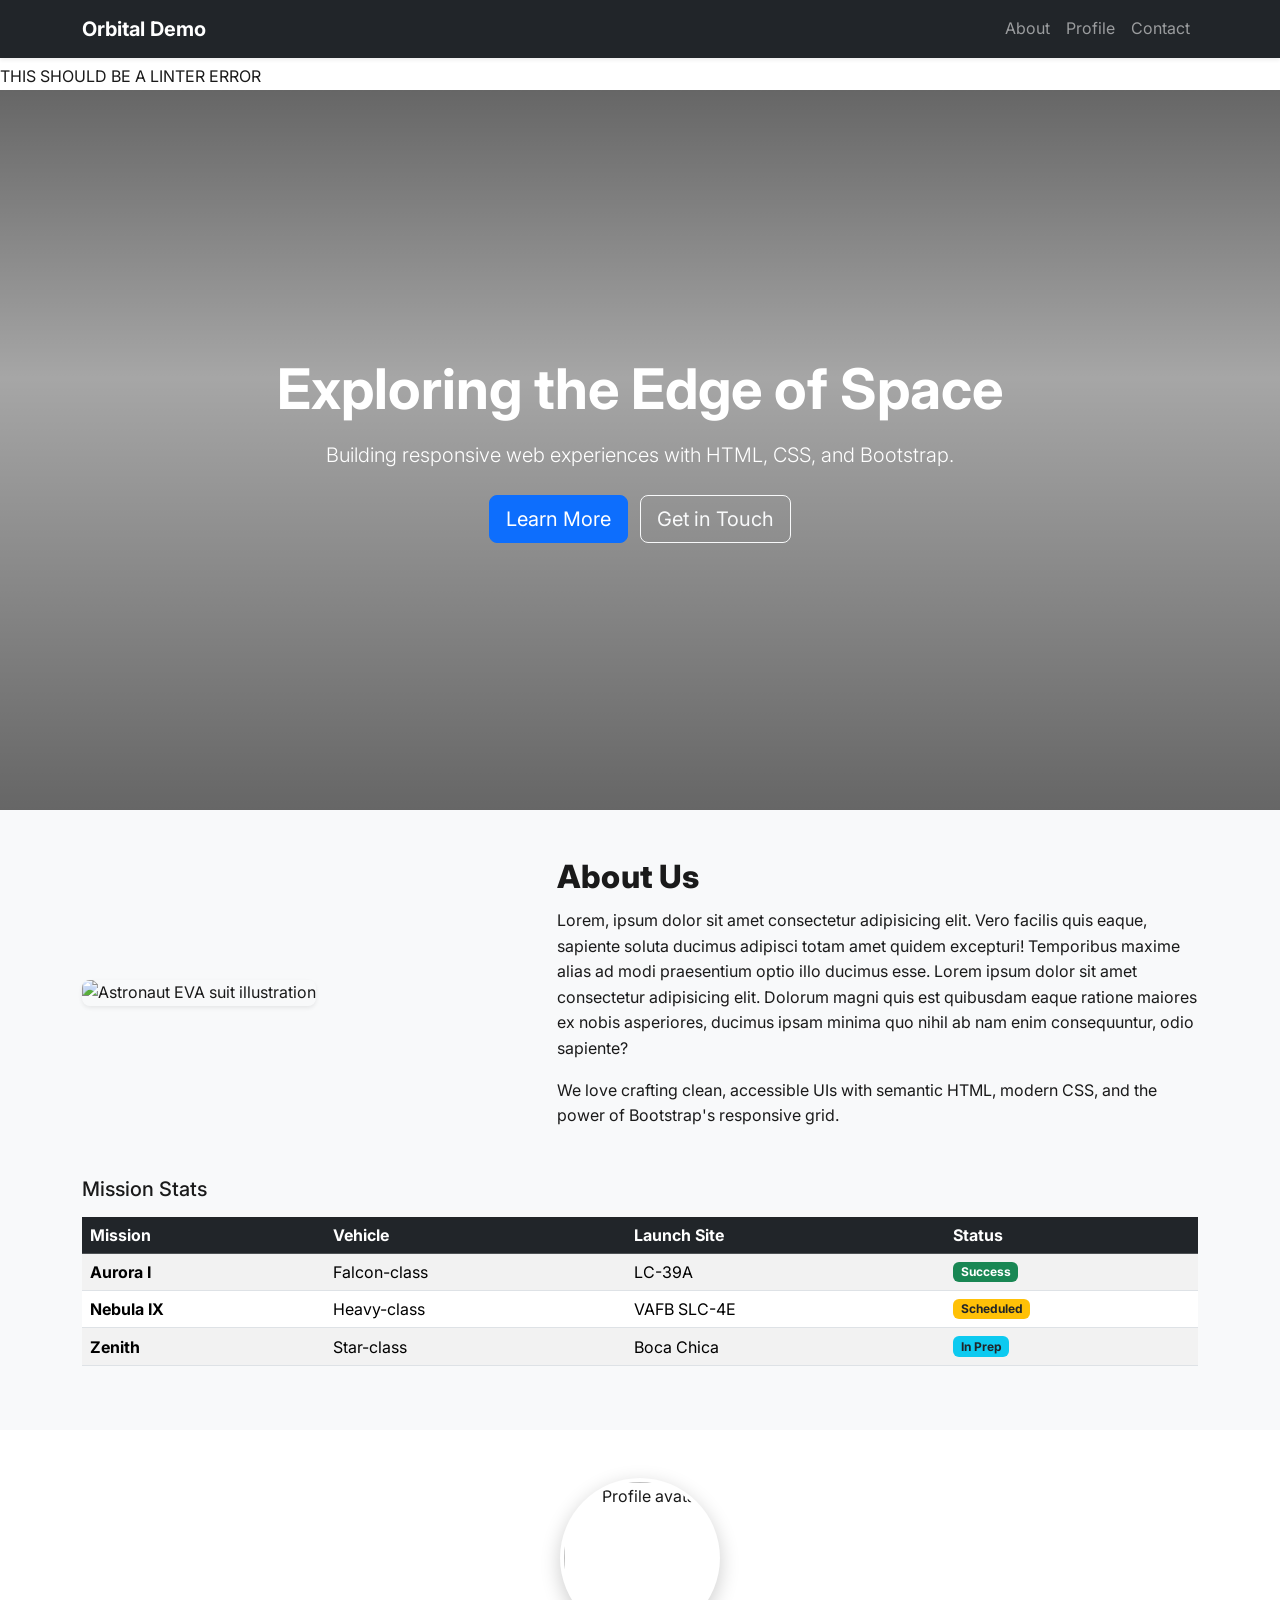
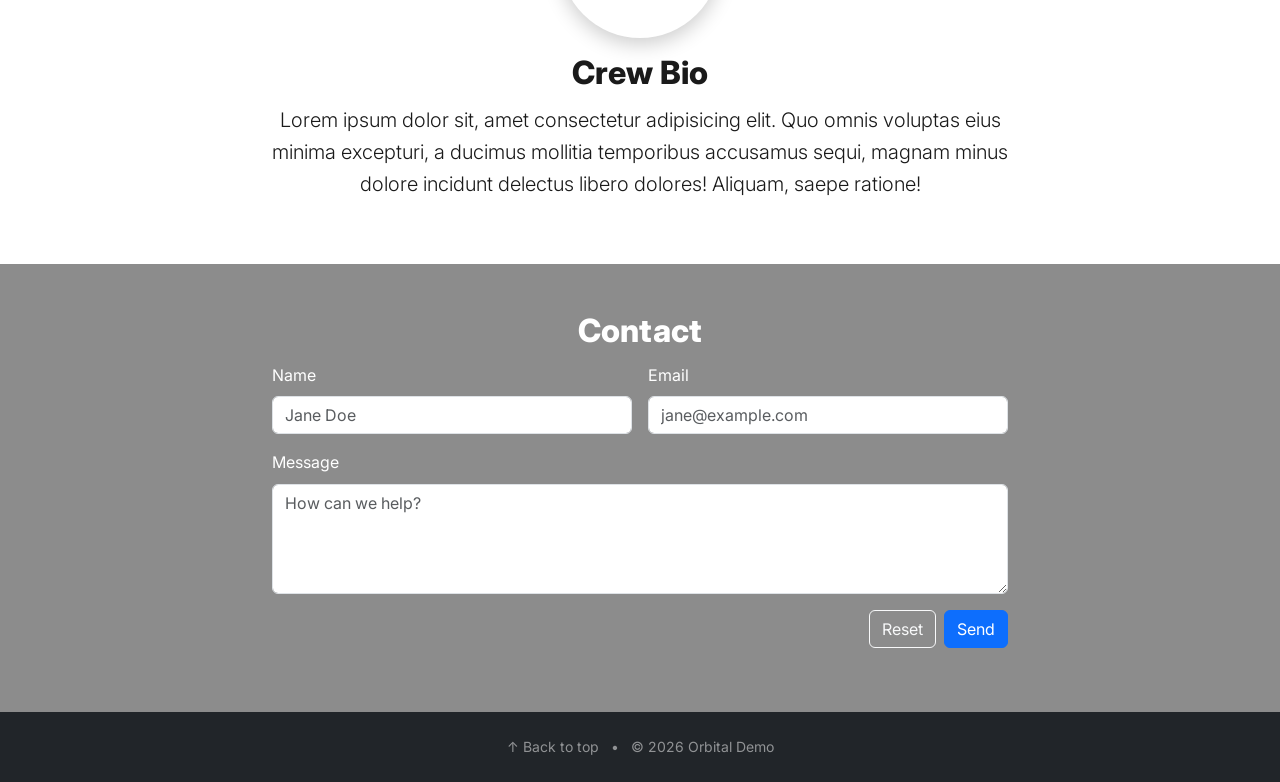
==== index.html @ 88902a67 "Checkpoint before follow-up message Co-authored-by: banjomartins <banjomartins@gmail.com>" ====
THIS SHOULD BE A LINTER ERROR<!DOCTYPE html>
<html lang="en">
  <head>
    <meta charset="utf-8" />
    <meta name="viewport" content="width=device-width, initial-scale=1" />
    <title>Space-Themed Demo Site</title>
    <!-- Bootstrap CSS (optional, used here for faster responsive layout) -->
    <link
      href="https://cdn.jsdelivr.net/npm/bootstrap@5.3.3/dist/css/bootstrap.min.css"
      rel="stylesheet"
    />
    <!-- Project styles separated from HTML as requested -->
    <link rel="stylesheet" href="./styles.css" />
    <link rel="preconnect" href="https://fonts.gstatic.com" crossorigin />
    <link rel="preconnect" href="https://fonts.googleapis.com" />
    <link href="https://fonts.googleapis.com/css2?family=Inter:wght@300;400;600;800&display=swap" rel="stylesheet" />
  </head>
  <body>
    <!-- ========================= NAVBAR ========================= -->
    <!-- Top navigation with anchors to page sections for quick access -->
    <nav class="navbar navbar-expand-lg navbar-dark bg-dark fixed-top shadow-sm" aria-label="Main navigation">
      <div class="container">
        <a class="navbar-brand fw-bold" href="#hero">Orbital Demo</a>
        <button
          class="navbar-toggler"
          type="button"
          data-bs-toggle="collapse"
          data-bs-target="#navbarContent"
          aria-controls="navbarContent"
          aria-expanded="false"
          aria-label="Toggle navigation"
        >
          <span class="navbar-toggler-icon"></span>
        </button>
        <div class="collapse navbar-collapse" id="navbarContent">
          <ul class="navbar-nav ms-auto mb-2 mb-lg-0">
            <li class="nav-item"><a class="nav-link" href="#about">About</a></li>
            <li class="nav-item"><a class="nav-link" href="#profile">Profile</a></li>
            <li class="nav-item"><a class="nav-link" href="#contact">Contact</a></li>
          </ul>
        </div>
      </div>
    </nav>

    <!-- ========================= HERO / HEADER ========================= -->
    <!-- Full-width header with background image provided in the prompt -->
    <header id="hero" class="hero-section d-flex align-items-center text-white">
      <!-- A dark gradient overlay improves text contrast over the image -->
      <div class="hero-overlay"></div>
      <div class="container position-relative">
        <div class="row justify-content-center">
          <div class="col-xl-8 text-center">
            <h1 class="display-4 fw-bold mb-3">Exploring the Edge of Space</h1>
            <p class="lead mb-4">
              Building responsive web experiences with HTML, CSS, and Bootstrap.
            </p>
            <a href="#about" class="btn btn-primary btn-lg me-2">Learn More</a>
            <a href="#contact" class="btn btn-outline-light btn-lg">Get in Touch</a>
          </div>
        </div>
      </div>
    </header>

    <!-- ========================= ABOUT SECTION ========================= -->
    <!-- Two-column layout: image (left) and text (right). Content as provided. -->
    <section id="about" class="py-5 bg-light">
      <div class="container">
        <div class="row align-items-center g-4">
          <div class="col-md-5">
            <!-- About image (same as provided contact/about image) -->
            <img
              src="https://sxcontent9668.azureedge.us/cms-assets/assets/Eva_Suit_Desktop_alternate_1cf9bae18e.jpg"
              class="img-fluid rounded-3 shadow-sm"
              alt="Astronaut EVA suit illustration"
            />
          </div>
          <div class="col-md-7">
            <h2 class="section-title">About Us</h2>
            <p>
              Lorem, ipsum dolor sit amet consectetur adipisicing elit. Vero facilis quis eaque, sapiente soluta ducimus adipisci totam amet quidem excepturi! Temporibus maxime alias ad modi praesentium optio illo ducimus esse. Lorem ipsum dolor sit amet consectetur adipisicing elit. Dolorum magni quis est quibusdam eaque ratione maiores ex nobis asperiores, ducimus ipsam minima quo nihil ab nam enim consequuntur, odio sapiente?
            </p>
            <p class="mb-0">
              We love crafting clean, accessible UIs with semantic HTML, modern CSS, and the power of Bootstrap's responsive grid.
            </p>
          </div>
        </div>

        <!-- Optional example table to showcase additional structured content -->
        <div class="row mt-5">
          <div class="col-12">
            <h3 class="h5 mb-3">Mission Stats</h3>
            <div class="table-responsive">
              <table class="table table-striped table-hover align-middle">
                <thead class="table-dark">
                  <tr>
                    <th scope="col">Mission</th>
                    <th scope="col">Vehicle</th>
                    <th scope="col">Launch Site</th>
                    <th scope="col">Status</th>
                  </tr>
                </thead>
                <tbody>
                  <tr>
                    <th scope="row">Aurora I</th>
                    <td>Falcon-class</td>
                    <td>LC-39A</td>
                    <td><span class="badge bg-success">Success</span></td>
                  </tr>
                  <tr>
                    <th scope="row">Nebula IX</th>
                    <td>Heavy-class</td>
                    <td>VAFB SLC-4E</td>
                    <td><span class="badge bg-warning text-dark">Scheduled</span></td>
                  </tr>
                  <tr>
                    <th scope="row">Zenith</th>
                    <td>Star-class</td>
                    <td>Boca Chica</td>
                    <td><span class="badge bg-info text-dark">In Prep</span></td>
                  </tr>
                </tbody>
              </table>
            </div>
          </div>
        </div>
      </div>
    </section>

    <!-- ========================= PROFILE / BIO ========================= -->
    <!-- Centered profile with circular image and short bio paragraph provided. -->
    <section id="profile" class="py-5">
      <div class="container">
        <div class="row justify-content-center text-center">
          <div class="col-lg-8">
            <img
              src="https://shop.spacex.com/cdn/shop/files/Mechazilla_wall_decal_250x.png"
              class="profile-image mb-3"
              width="160"
              height="160"
              alt="Profile avatar"
            />
            <h2 class="section-title">Crew Bio</h2>
            <p class="lead">
              Lorem ipsum dolor sit, amet consectetur adipisicing elit. Quo omnis voluptas eius minima excepturi, a ducimus mollitia temporibus accusamus sequi, magnam minus dolore incidunt delectus libero dolores! Aliquam, saepe ratione!
            </p>
          </div>
        </div>
      </div>
    </section>

    <!-- ========================= CONTACT ========================= -->
    <!-- Contact section with background image and accessible form -->
    <section id="contact" class="contact-section text-white py-5 position-relative">
      <div class="contact-overlay"></div>
      <div class="container position-relative">
        <div class="row justify-content-center">
          <div class="col-lg-8">
            <h2 class="section-title text-center text-white">Contact</h2>
            <!-- Contact form uses labels and required fields for accessibility and UX -->
            <form class="row g-3" aria-label="Contact form">
              <div class="col-md-6">
                <label for="name" class="form-label">Name</label>
                <input type="text" class="form-control" id="name" name="name" placeholder="Jane Doe" required />
              </div>
              <div class="col-md-6">
                <label for="email" class="form-label">Email</label>
                <input type="email" class="form-control" id="email" name="email" placeholder="jane@example.com" required />
              </div>
              <div class="col-12">
                <label for="message" class="form-label">Message</label>
                <textarea class="form-control" id="message" name="message" rows="4" placeholder="How can we help?" required></textarea>
              </div>
              <div class="col-12 d-grid d-sm-flex justify-content-sm-end gap-2">
                <button type="reset" class="btn btn-outline-light">Reset</button>
                <button type="submit" class="btn btn-primary">Send</button>
              </div>
            </form>
          </div>
        </div>
      </div>
    </section>

    <!-- ========================= FOOTER ========================= -->
    <!-- Simple footer with back-to-top anchor -->
    <footer class="py-4 bg-dark text-center text-white-50">
      <div class="container small">
        <a class="text-decoration-none text-white-50" href="#hero" aria-label="Back to top">↑ Back to top</a>
        <span class="mx-2">•</span>
        <span>© <span id="year"></span> Orbital Demo</span>
      </div>
    </footer>

    <!-- Bootstrap Bundle with Popper -->
    <script src="https://cdn.jsdelivr.net/npm/bootstrap@5.3.3/dist/js/bootstrap.bundle.min.js"></script>
    <!-- Small script to set current year in footer -->
    <script>
      // Update footer year dynamically
      document.getElementById('year').textContent = new Date().getFullYear();
    </script>
  </body>
  </html>
---- styles.css ----
/*
  Global site styles are kept separate from HTML per requirements.
  This stylesheet customizes layout, typography, and background images.
*/

:root {
  --brand-primary: #0d6efd; /* Bootstrap primary */
  --text-on-dark: #ffffff;
  --overlay-dark: rgba(0, 0, 0, 0.45);
}

html,
body {
  height: 100%;
}

body {
  font-family: 'Inter', system-ui, -apple-system, Segoe UI, Roboto, Ubuntu,
    Cantarell, 'Helvetica Neue', Arial, 'Noto Sans', 'Apple Color Emoji',
    'Segoe UI Emoji';
  color: #1a1a1a;
  background-color: #ffffff;
  line-height: 1.6;
}

/* Utility: section titles */
.section-title {
  font-weight: 800;
  letter-spacing: 0.2px;
  margin-bottom: 0.75rem;
}

/* ================= HERO ================= */
.hero-section {
  position: relative;
  min-height: 80vh;
  background-image: url('https://sxcontent9668.azureedge.us/cms-assets/assets/Eva_Suit_Desktop_alternate_1cf9bae18e.jpg');
  background-size: cover;
  background-position: center;
}

.hero-overlay {
  content: '';
  position: absolute;
  inset: 0;
  background: linear-gradient(
      to bottom,
      rgba(0, 0, 0, 0.6) 0%,
      rgba(0, 0, 0, 0.35) 40%,
      rgba(0, 0, 0, 0.6) 100%
    );
}

.hero-section .container {
  z-index: 1; /* ensure content sits above overlay */
}

/* ================= PROFILE ================= */
.profile-image {
  border-radius: 50%;
  object-fit: cover;
  border: 4px solid rgba(255, 255, 255, 0.7);
  box-shadow: 0 6px 20px rgba(0, 0, 0, 0.2);
  background-color: #ffffff;
}

/* ================= CONTACT ================= */
.contact-section {
  background-image: url('https://sxcontent9668.azureedge.us/cms-assets/assets/Eva_Suit_Desktop_alternate_1cf9bae18e.jpg');
  background-size: cover;
  background-position: center;
}

.contact-overlay {
  position: absolute;
  inset: 0;
  background: var(--overlay-dark);
}

.contact-section .container {
  z-index: 1; /* content above overlay */
}

/* ================= NAVBAR OFFSET ================= */
/* Add top padding so content is not hidden under fixed navbar */
body::before {
  content: '';
  display: block;
  height: 56px; /* default mobile navbar height */
}

@media (min-width: 992px) {
  body::before {
    height: 64px; /* larger navbar height on desktop */
  }
}

/* ================= TABLE TWEAKS ================= */
table.table > :not(caption) > * > * {
  vertical-align: middle;
}

/* ================= SMALL ENHANCEMENTS ================= */
/* Smooth scroll for in-page anchors */
html {
  scroll-behavior: smooth;
}

/* Prefer visible focus for accessibility */
:focus-visible {
  outline: 3px solid var(--brand-primary);
  outline-offset: 2px;
}
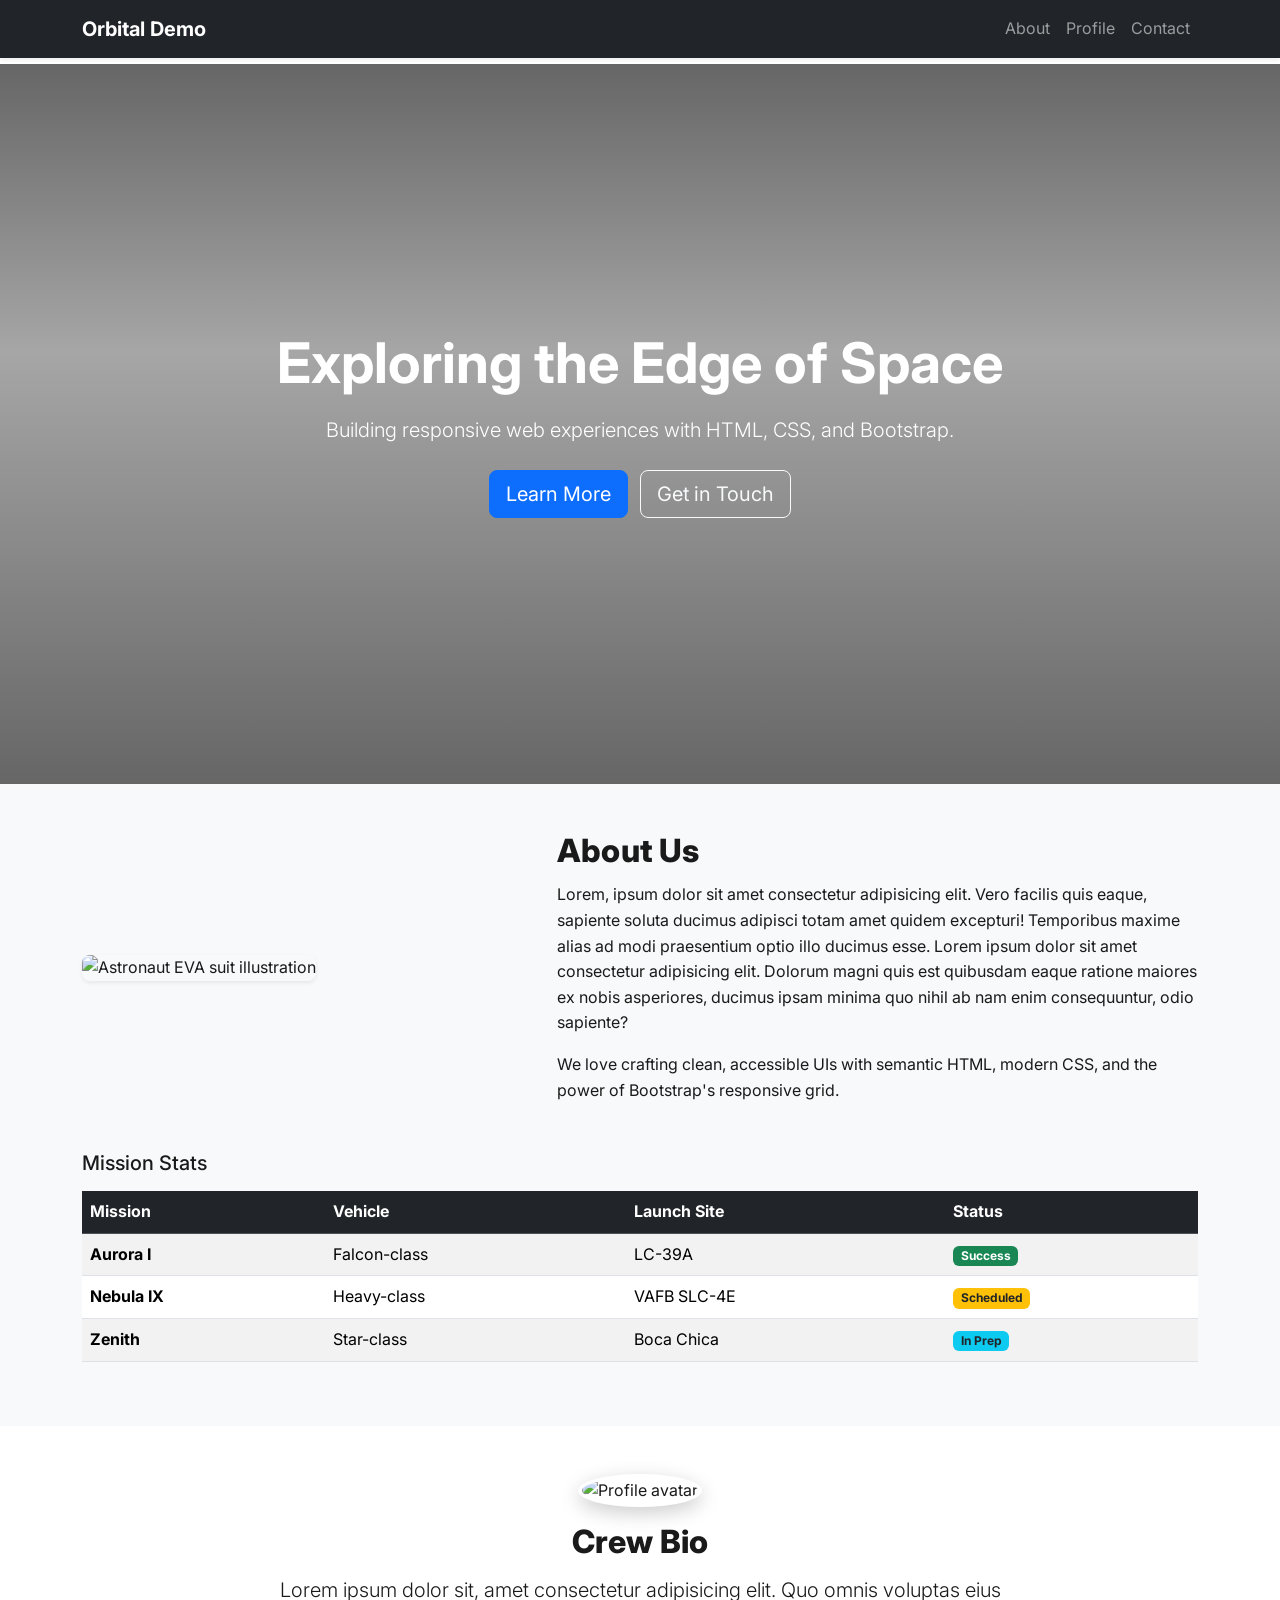
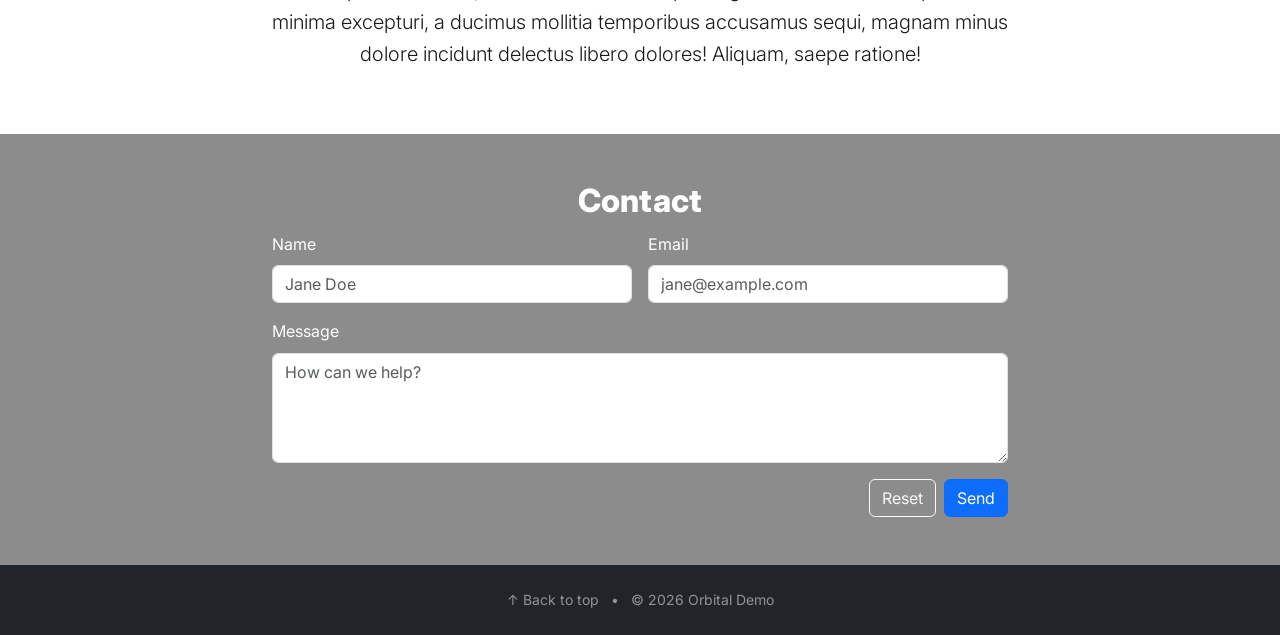
==== commit 46c40aae: "Add README for space-themed demo site Co-authored-by: banjomartins <banjomartins@gmail.com>" ====
--- a/index.html
+++ b/index.html
@@ -1,4 +1,4 @@
-THIS SHOULD BE A LINTER ERROR<!DOCTYPE html>
+<!DOCTYPE html>
 <html lang="en">
   <head>
     <meta charset="utf-8" />
